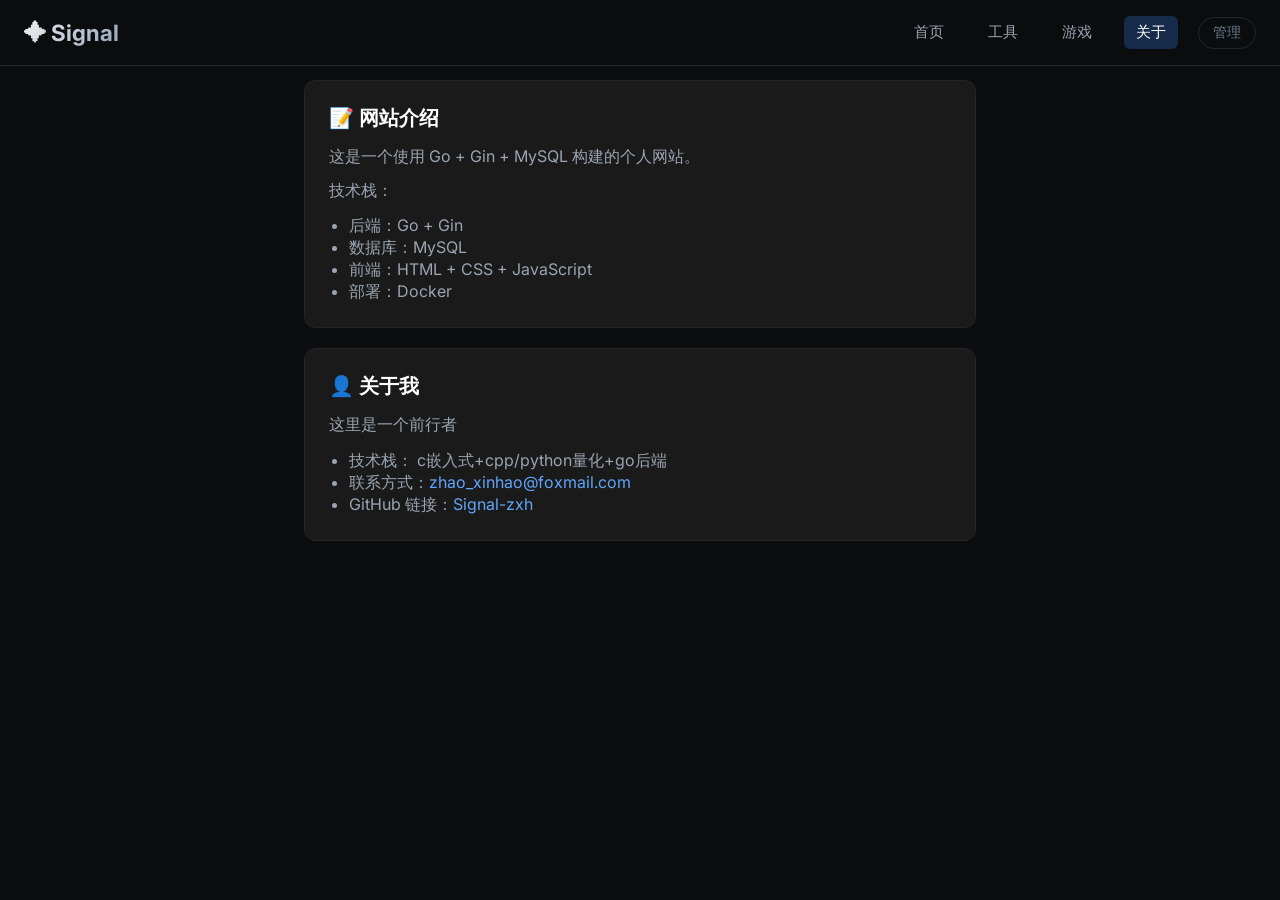
==== static/about.html @ 9d8ad347 "chore: 增加番茄钟工具，优化前端显示" ====
<!DOCTYPE html>
<html lang="zh-CN">
<head>
    <meta charset="UTF-8">
    <meta name="viewport" content="width=device-width, initial-scale=1.0">
    <title>关于 - Signal ZXH</title>
    <link href="https://fonts.googleapis.com/css2?family=Inter:opsz,wght@14..32,400..700&display=swap" rel="stylesheet">
    <style>
        * { margin:0; padding:0; box-sizing:border-box; }
        body {
            font-family: "Inter", -apple-system, sans-serif;
            background: #0b0d0f;
            color: #ecedee;
            padding-top: 80px;
            min-height: 100vh;
        }
        .container {
            max-width: 720px;
            margin: 0 auto;
            padding: 0 24px;
        }
        .header {
            position: fixed;
            top: 0;
            left: 0;
            right: 0;
            z-index: 1000;
            display: flex;
            justify-content: space-between;
            align-items: center;
            padding: 16px 24px;
            background: rgba(11, 13, 15, 0.98);
            border-bottom: 1px solid #23272b;
            backdrop-filter: blur(12px);
        }
        .logo {
            font-size: 1.4rem;
            font-weight: 700;
            background: linear-gradient(135deg, #f0f2f5, #94a3b8);
            -webkit-background-clip: text;
            -webkit-text-fill-color: transparent;
            background-clip: text;
        }
        .nav {
            display: flex;
            gap: 20px;
            margin-left: auto;
            margin-right: 20px;
        }
        .nav a {
            color: #9aa4b2;
            text-decoration: none;
            font-size: 0.95rem;
            padding: 6px 12px;
            border-radius: 6px;
            transition: all 0.2s ease;
        }
        .nav a:hover, .nav a.active {
            color: #fff;
            background: rgba(59, 130, 246, 0.25);
        }
        .header-right {
            display: flex;
            gap: 16px;
            align-items: center;
        }
        .admin-link {
            color: #6b7a8d;
            cursor: pointer;
            padding: 6px 14px;
            border: 1px solid #23272b;
            border-radius: 20px;
            font-size: 0.85rem;
            transition: all 0.2s ease;
        }
        .admin-link:hover {
            border-color: #3b82f6;
            color: #fff;
        }
        .card {
            background: #1a1a1a;
            padding: 24px;
            border-radius: 12px;
            border: 1px solid #23272b;
            margin-bottom: 20px;
        }
        .card h3 {
            color: #fff;
            margin-bottom: 12px;
            font-size: 1.25rem;
        }
        .card a {
            color: #60a5fa;
            text-decoration: none;
            border-bottom: 1px solid transparent;
            transition: all 0.2s ease;
        }
        .card a:hover {
            color: #93c5fd;
            border-bottom-color: #3b82f6;
            font-size: 1.25rem;
        }
        .card p {
            color: #9aa4b2;
            line-height: 1.6;
        }
        .card ul {
            color: #9aa4b2;
            margin-top: 12px;
            padding-left: 20px;
        }
    </style>
</head>
<body>
<div class="header">
    <span class="logo">✦ Signal </span>
    
    <div class="nav">
        <a href="/">首页</a>
        <a href="/tools">工具</a>
        <a href="/games">游戏</a>
        <a href="/about" class="active">关于</a>
    </div>
    
    <div class="header-right">
        <span onclick="showLoginModal()" class="admin-link">管理</span>
    </div>
</div>

<div class="container">

    <div class="card">
        <h3>📝 网站介绍</h3>
        <p>这是一个使用 Go + Gin + MySQL 构建的个人网站。</p>
        <p style="margin-top:8px;">技术栈：</p>
        <ul>
            <li>后端：Go + Gin</li>
            <li>数据库：MySQL</li>
            <li>前端：HTML + CSS + JavaScript</li>
            <li>部署：Docker</li>
        </ul>
    </div>
        <div class="card">
        <h3>👤 关于我</h3>
        <p>这里是一个前行者</p>
        <ul>
            <!-- <li>个人简介</li> -->
            <li>技术栈： c嵌入式+cpp/python量化+go后端</li>
            <!-- <li>工作经历</li> -->
            <li>联系方式：<a href="mailto:zhao_xinhao@foxmail.com">zhao_xinhao@foxmail.com</a></li>
            <li>GitHub 链接：<a href="https://github.com/Signal-zxh">Signal-zxh</a></li>
        </ul>
    </div>
</div>

<!-- 登录模态框 -->
<div id="loginModal" style="display:none; position:fixed; top:0; left:0; width:100%; height:100%; background:rgba(0,0,0,0.75); justify-content:center; align-items:center; z-index:2000;">
    <div style="background:#1a1a1a; padding:24px; border-radius:12px; width:320px; border:1px solid #23272b;">
        <div style="display:flex; justify-content:space-between; align-items:center; margin-bottom:20px;">
            <h2 style="color:#fff; margin:0;">登录管理</h2>
            <span onclick="hideLoginModal()" style="color:#9aa4b2; cursor:pointer; font-size:20px;">&times;</span>
        </div>
        <div style="display:flex; flex-direction:column; gap:12px;">
            <input id="loginUsername" placeholder="用户名" style="padding:10px; border:1px solid #23272b; border-radius:8px; background:#111; color:#fff;" />
            <input id="loginPassword" type="password" placeholder="密码" style="padding:10px; border:1px solid #23272b; border-radius:8px; background:#111; color:#fff;" />
            <button onclick="login()" style="padding:10px; border:none; background:#3b82f6; color:#fff; border-radius:8px; cursor:pointer;">
                登录
            </button>
            <div id="loginResult" style="color:#9aa4b2; text-align:center; font-size:14px;"></div>
        </div>
    </div>
</div>

<script>
function showLoginModal() {
    document.getElementById("loginModal").style.display = "flex"
}

function hideLoginModal() {
    document.getElementById("loginModal").style.display = "none"
    document.getElementById("loginResult").innerHTML = ""
    document.getElementById("loginUsername").value = ""
    document.getElementById("loginPassword").value = ""
}

document.getElementById("loginModal").addEventListener("click", function(e) {
    if (e.target === this) {
        hideLoginModal()
    }
})

async function login() {
    const username = document.getElementById("loginUsername").value
    const password = document.getElementById("loginPassword").value
    const resultDiv = document.getElementById("loginResult")

    if (!username.trim()) {
        resultDiv.innerHTML = "❌ 请输入用户名"
        return
    }
    if (!password.trim()) {
        resultDiv.innerHTML = "❌ 请输入密码"
        return
    }

    try {
        const res = await fetch("/login", {
            method: "POST",
            headers: { "Content-Type": "application/json" },
            body: JSON.stringify({ username: username.trim(), password: password.trim() })
        })

        const text = await res.text()
        let json
        try {
            json = JSON.parse(text)
        } catch (e) {
            resultDiv.innerHTML = "❌ 服务器返回格式错误"
            return
        }

        if (json.code === 0) {
            localStorage.setItem("token", json.data.token)
            resultDiv.innerHTML = "✅ 登录成功！"
            
            setTimeout(() => {
                hideLoginModal()
                window.location.href = "/admin"
            }, 1000)
        } else {
            resultDiv.innerHTML = "❌ " + json.message
        }
    } catch (e) {
        console.error(e)
        resultDiv.innerHTML = "❌ 请求失败"
    }
}
</script>
</body>
</html>
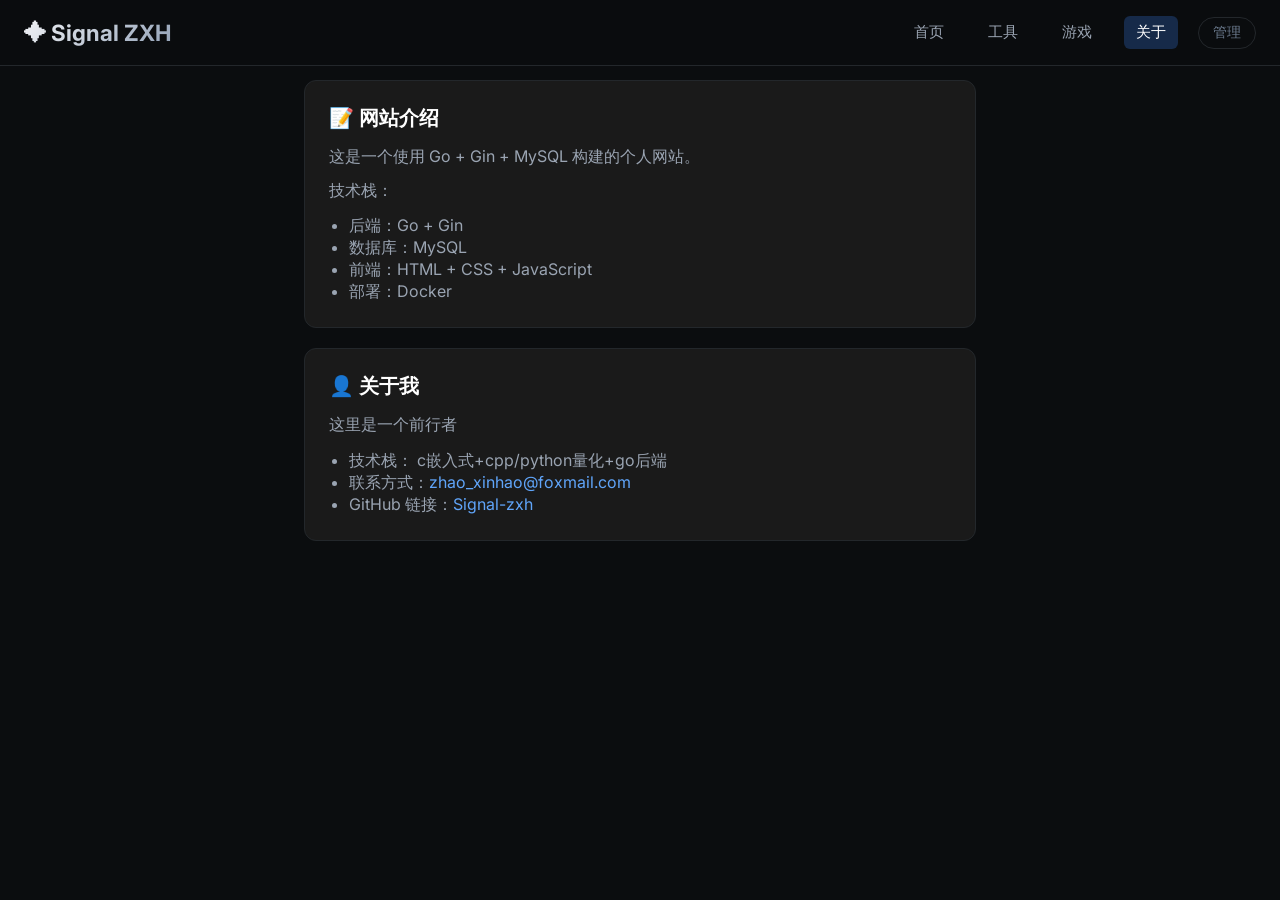
==== commit 44e3bc75: "feat: 完善移动端响应式 - db层查询改为 ORDER BY id DESC，最新文章显示在最上面 - 完善6个页面的移动端响应式：index/admin/tools/games/about/p" ====
--- a/static/about.html
+++ b/static/about.html
@@ -109,11 +109,26 @@
             margin-top: 12px;
             padding-left: 20px;
         }
+
+        @media (max-width: 768px) {
+            body { padding-top: 120px; }
+            .header { padding: 12px 16px; flex-wrap: wrap; align-items: center; }
+            .logo { font-size: 1.1rem; order: 1; }
+            .nav { 
+                order: 3; gap: 8px; margin: 8px auto 0; width: 100%; 
+                justify-content: center; margin-left: 0; margin-right: 0;
+            }
+            .nav a { font-size: 0.8rem; padding: 4px 8px; }
+            .header-right { order: 2; }
+            .admin-link { font-size: 0.75rem; padding: 4px 10px; }
+            .container { padding: 0 16px; }
+            .card { padding: 16px; }
+        }
     </style>
 </head>
 <body>
 <div class="header">
-    <span class="logo">✦ Signal </span>
+    <span class="logo" onclick="window.location.href='/'">✦ Signal ZXH</span>
     
     <div class="nav">
         <a href="/">首页</a>
